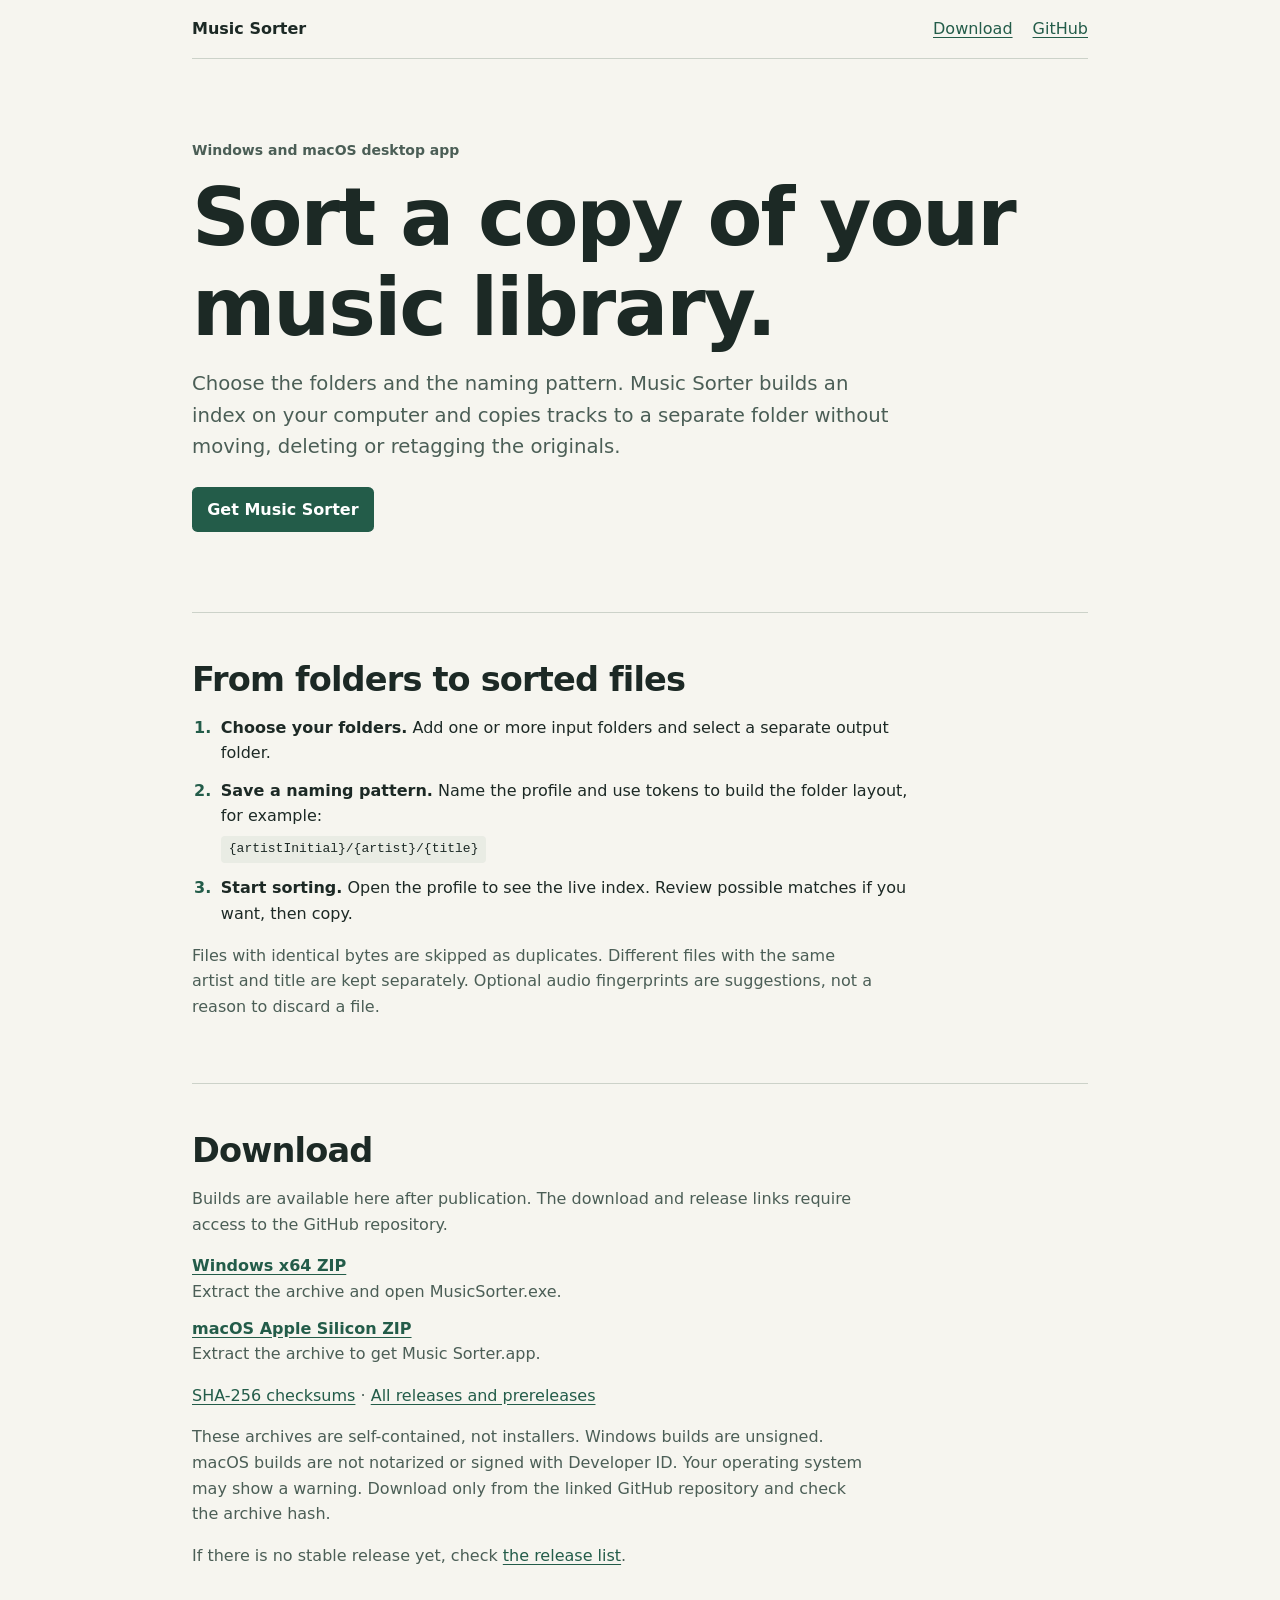
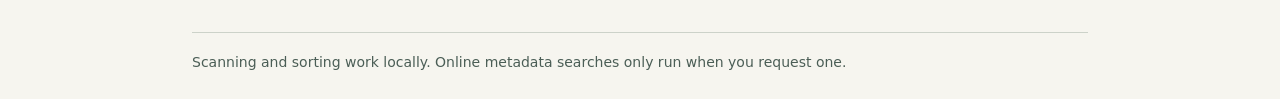
==== site/index.html @ 73ec7949 "Build Music Sorter with profile wizard and automated packaging" ====
<!doctype html>
<html lang="en">
<head>
  <meta charset="utf-8">
  <meta name="viewport" content="width=device-width, initial-scale=1">
  <meta name="description" content="Music Sorter organizes a new copy of your music library on Windows and macOS. It leaves originals untouched.">
  <title>Music Sorter</title>
  <link rel="stylesheet" href="./styles.css">
</head>
<body>
  <a class="skip" href="#main">Skip to content</a>
  <header class="frame top">
    <a class="wordmark" href="./">Music Sorter</a>
    <nav aria-label="Project">
      <a href="#download">Download</a>
      <a href="https://github.com/ralphschuler/music-sorter">GitHub</a>
    </nav>
  </header>
  <main id="main" class="frame">
    <section class="intro" aria-labelledby="headline">
      <p class="eyebrow">Windows and macOS desktop app</p>
      <h1 id="headline">Sort a copy of your music library.</h1>
      <p class="lead">Choose the folders and the naming pattern. Music Sorter builds an index on your computer and copies tracks to a separate folder without moving, deleting or retagging the originals.</p>
      <a class="button" href="#download">Get Music Sorter</a>
    </section>
    <section class="workflow" aria-labelledby="workflow">
      <h2 id="workflow">From folders to sorted files</h2>
      <ol>
        <li><strong>Choose your folders.</strong> Add one or more input folders and select a separate output folder.</li>
        <li><strong>Save a naming pattern.</strong> Name the profile and use tokens to build the folder layout, for example:
          <code class="pattern">{artistInitial}/{artist}/{title}</code>
        </li>
        <li><strong>Start sorting.</strong> Open the profile to see the live index. Review possible matches if you want, then copy.</li>
      </ol>
      <p>Files with identical bytes are skipped as duplicates. Different files with the same artist and title are kept separately. Optional audio fingerprints are suggestions, not a reason to discard a file.</p>
    </section>
    <section class="downloads" id="download" aria-labelledby="download-title">
      <h2 id="download-title">Download</h2>
      <p>Builds are available here after publication. The download and release links require access to the GitHub repository.</p>
      <ul class="platforms">
        <li><a href="https://github.com/ralphschuler/music-sorter/releases/latest/download/music-sorter-windows-x64.zip">Windows x64 ZIP</a>
          <span>Extract the archive and open MusicSorter.exe.</span></li>
        <li><a href="https://github.com/ralphschuler/music-sorter/releases/latest/download/music-sorter-macos-arm64.zip">macOS Apple Silicon ZIP</a>
          <span>Extract the archive to get Music Sorter.app.</span></li>
      </ul>
      <p><a href="https://github.com/ralphschuler/music-sorter/releases/latest/download/SHA256SUMS.txt">SHA-256 checksums</a>
        <span aria-hidden="true">·</span> <a href="https://github.com/ralphschuler/music-sorter/releases">All releases and prereleases</a></p>
      <p>These archives are self-contained, not installers. Windows builds are unsigned. macOS builds are not notarized or signed with Developer ID. Your operating system may show a warning. Download only from the linked GitHub repository and check the archive hash.</p>
      <p>If there is no stable release yet, check <a href="https://github.com/ralphschuler/music-sorter/releases">the release list</a>.</p>
    </section>
  </main>
  <footer class="frame bottom">Scanning and sorting work locally. Online metadata searches only run when you request one.</footer>
</body>
</html>
---- site/styles.css ----
:root {
  color-scheme: light dark;
  --bg: #f6f5ef;
  --ink: #1c2925;
  --muted: #4b5e56;
  --rule: #ccd2c9;
  --accent: #235c49;
  --on-accent: #fff;
  --panel: #e9ece4;
  font-family: system-ui, -apple-system, sans-serif;
  line-height: 1.6;
}
@media (prefers-color-scheme: dark) {
  :root {
    --bg: #151e1a;
    --ink: #edf5eb;
    --muted: #bbcdc2;
    --rule: #495b52;
    --accent: #a3dfc3;
    --on-accent: #172a22;
    --panel: #232f29;
  }
}
* { box-sizing: border-box; }
body { margin: 0; background: var(--bg); color: var(--ink); }
.frame { width: min(100% - 2.5rem, 56rem); margin-inline: auto; }
a { color: var(--accent); text-underline-offset: .2em; }
a:focus-visible { outline: 2px solid var(--accent); outline-offset: .3em; border-radius: .125rem; }
.skip { position: absolute; top: .5rem; left: .5rem; padding: .5rem .75rem; background: var(--bg); transform: translateY(-200%); }
.skip:focus { transform: none; }
.top { display: flex; flex-wrap: wrap; justify-content: space-between; align-items: center; gap: .5rem 1.25rem; padding-block: 1rem; border-bottom: 1px solid var(--rule); }
.wordmark { font-weight: 750; color: var(--ink); text-decoration: none; }
nav { display: flex; gap: 1.25rem; flex-wrap: wrap; }
section { padding-block: clamp(1.8rem, 6vw, 3rem); border-bottom: 1px solid var(--rule); }
.intro { padding-block: clamp(2rem, 9vw, 5rem); }
.eyebrow { margin: 0 0 .75rem; color: var(--muted); font-weight: 600; font-size: .875rem; }
h1, h2 { margin: 0 0 1rem; line-height: 1.12; letter-spacing: -.025em; }
h1 { font-size: clamp(2.45rem, 8vw, 5rem); max-width: 16ch; }
h2 { font-size: clamp(1.55rem, 4vw, 2.1rem); }
p { margin-block: 0 1rem; max-width: 67ch; color: var(--muted); }
.lead { font-size: clamp(1.05rem, 2.4vw, 1.23rem); max-width: 57ch; }
.button { display: inline-block; margin-top: .5rem; padding: .62rem .95rem; background: var(--accent); color: var(--on-accent); border-radius: .35rem; font-weight: 650; text-decoration: none; }
ol { padding-inline-start: 1.55rem; margin: 0 0 1rem; }
ol li { padding-inline-start: .25rem; margin-bottom: .75rem; max-width: 70ch; }
ol li::marker { color: var(--accent); font-weight: 700; }
.pattern { display: block; width: fit-content; max-width: 100%; margin-top: .45rem; padding: .2rem .5rem; overflow-wrap: anywhere; background: var(--panel); border-radius: .25rem; }
.platforms { list-style: none; padding: 0; margin: 0 0 1rem; display: grid; gap: .7rem; }
.platforms a { font-weight: 680; }
.platforms span { display: block; color: var(--muted); }
.bottom { color: var(--muted); padding-block: 1.1rem 1.6rem; font-size: .875rem; }
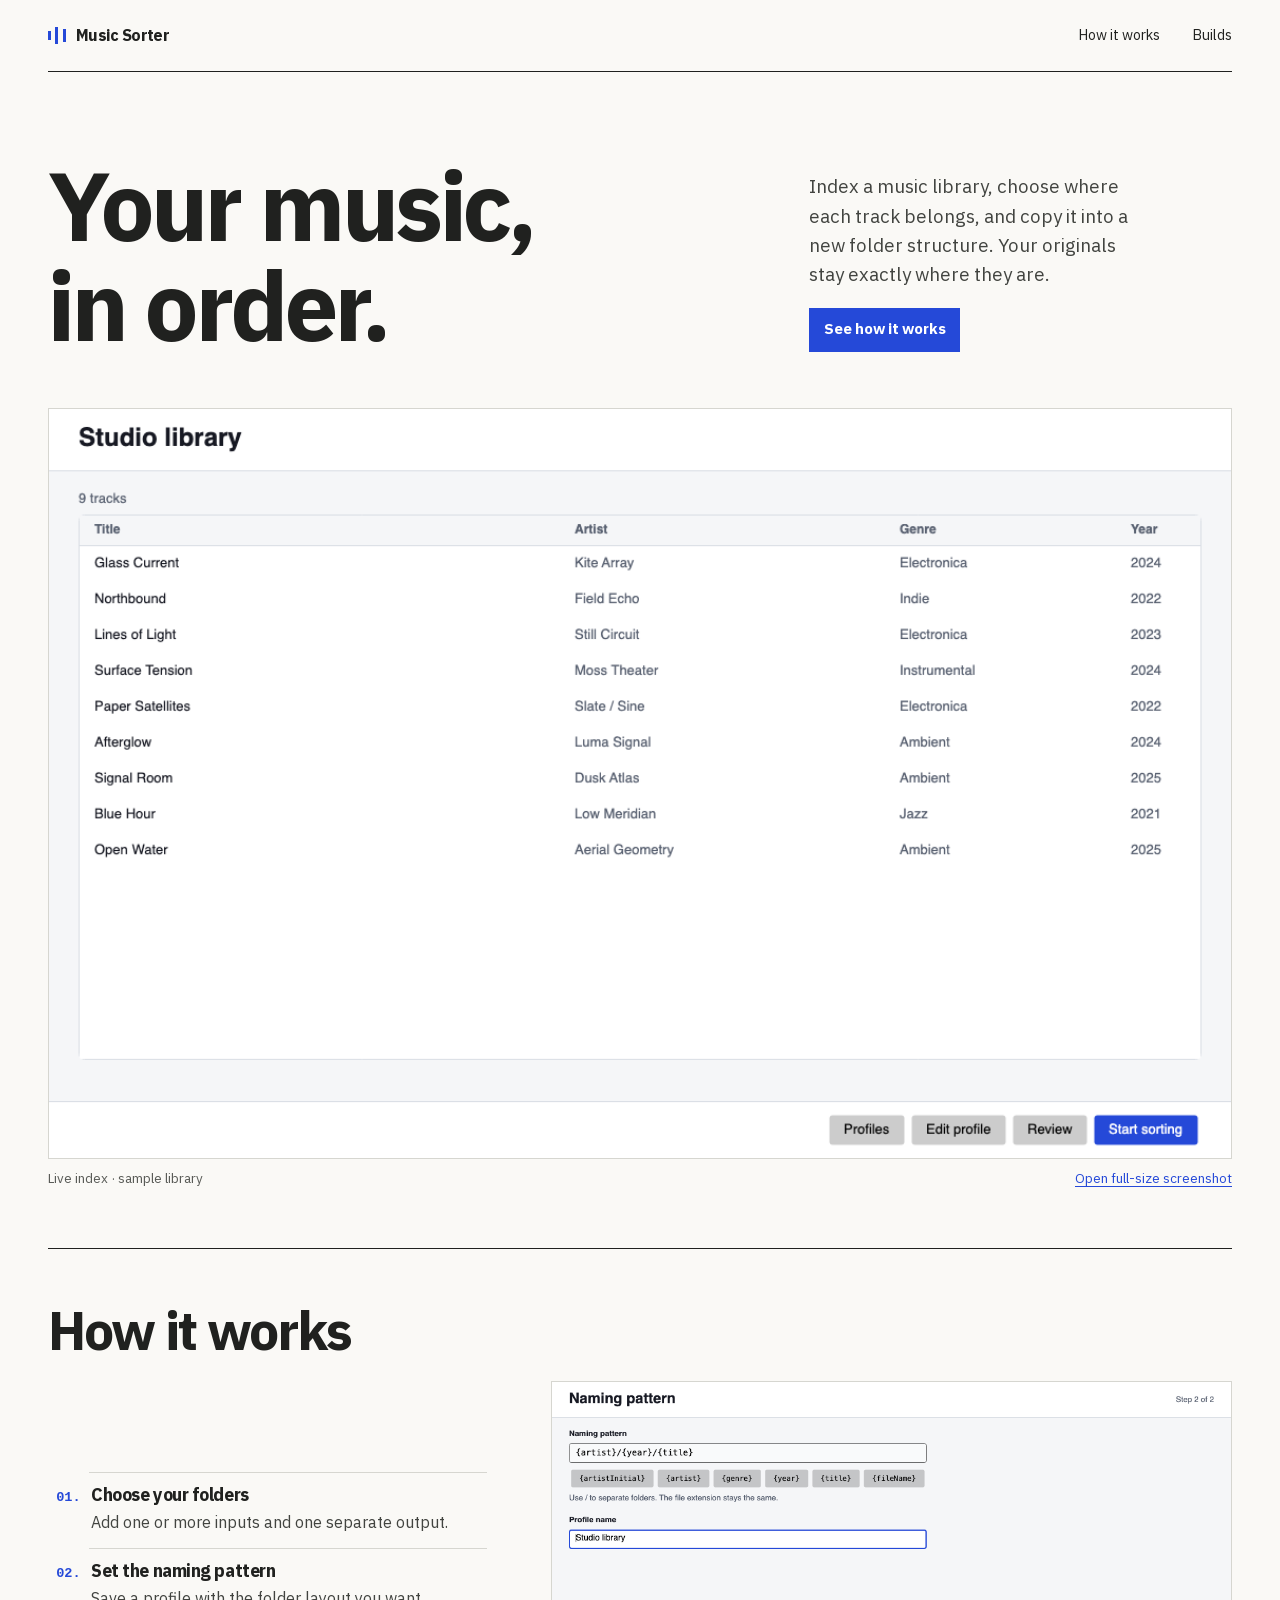
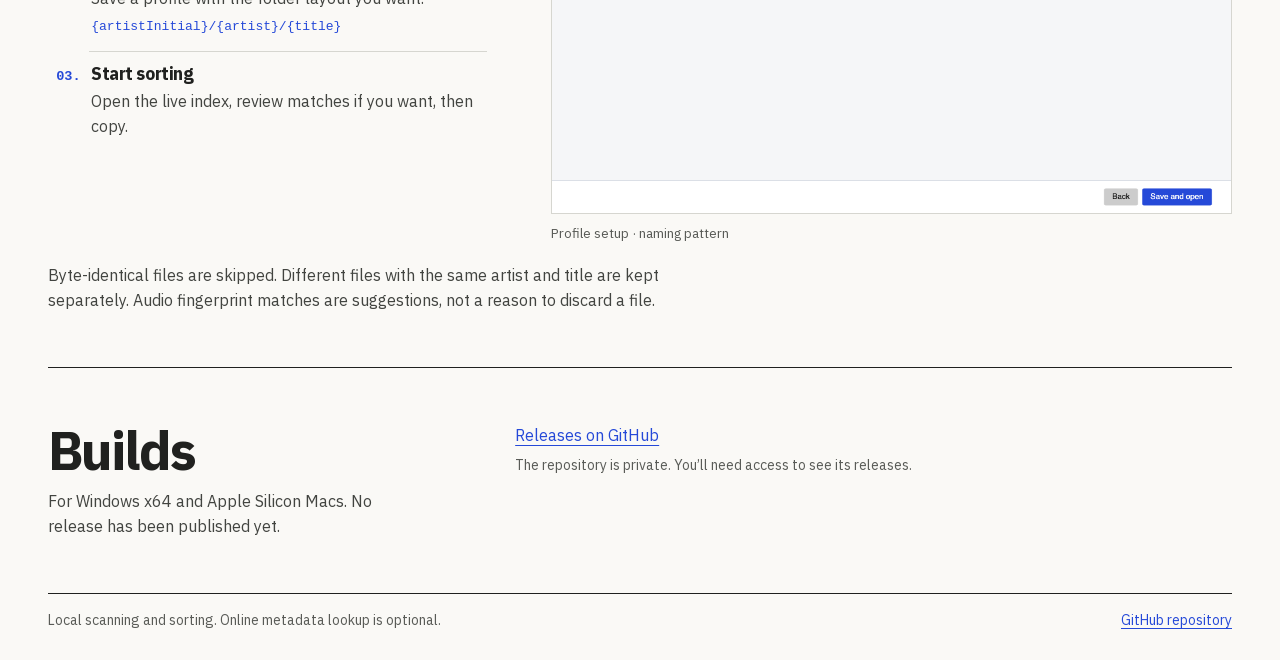
==== commit db6bf3e0: "Redesign Music Sorter and showcase the real desktop wizard" ====
--- a/site/index.html
+++ b/site/index.html
@@ -3,52 +3,82 @@
 <head>
   <meta charset="utf-8">
   <meta name="viewport" content="width=device-width, initial-scale=1">
-  <meta name="description" content="Music Sorter organizes a new copy of your music library on Windows and macOS. It leaves originals untouched.">
-  <title>Music Sorter</title>
+  <meta name="description" content="Music Sorter is a local Windows and macOS app for indexing music and copying it into a new folder structure. Your originals stay untouched.">
+  <title>Music Sorter · A local music organizer</title>
   <link rel="stylesheet" href="./styles.css">
 </head>
 <body>
   <a class="skip" href="#main">Skip to content</a>
-  <header class="frame top">
-    <a class="wordmark" href="./">Music Sorter</a>
-    <nav aria-label="Project">
-      <a href="#download">Download</a>
-      <a href="https://github.com/ralphschuler/music-sorter">GitHub</a>
+  <header class="shell masthead" id="top">
+    <a class="wordmark" href="./">
+      <span class="mark" aria-hidden="true"><i></i><i></i><i></i></span>
+      Music Sorter
+    </a>
+    <nav aria-label="Page">
+      <a href="#workflow">How it works</a>
+      <a href="#builds">Builds</a>
     </nav>
   </header>
-  <main id="main" class="frame">
-    <section class="intro" aria-labelledby="headline">
-      <p class="eyebrow">Windows and macOS desktop app</p>
-      <h1 id="headline">Sort a copy of your music library.</h1>
-      <p class="lead">Choose the folders and the naming pattern. Music Sorter builds an index on your computer and copies tracks to a separate folder without moving, deleting or retagging the originals.</p>
-      <a class="button" href="#download">Get Music Sorter</a>
+
+  <main class="shell" id="main">
+    <section class="hero" aria-labelledby="headline">
+      <div class="hero-copy">
+        <h1 id="headline">Your music,<br>in order.</h1>
+        <div class="hero-aside">
+          <p>Index a music library, choose where each track belongs, and copy it into a new folder structure. Your originals stay exactly where they are.</p>
+          <a class="primary" href="#workflow">See how it works</a>
+        </div>
+      </div>
+      <figure class="index-view">
+        <img src="./images/music-sorter-index.png" width="1120" height="710" alt="The Music Sorter desktop live index, showing an open sample profile and its indexed tracks." fetchpriority="high" decoding="async">
+        <figcaption class="caption">
+          <span>Live index · sample library</span>
+          <a href="./images/music-sorter-index.png">Open full-size screenshot</a>
+        </figcaption>
+      </figure>
     </section>
-    <section class="workflow" aria-labelledby="workflow">
-      <h2 id="workflow">From folders to sorted files</h2>
-      <ol>
-        <li><strong>Choose your folders.</strong> Add one or more input folders and select a separate output folder.</li>
-        <li><strong>Save a naming pattern.</strong> Name the profile and use tokens to build the folder layout, for example:
-          <code class="pattern">{artistInitial}/{artist}/{title}</code>
-        </li>
-        <li><strong>Start sorting.</strong> Open the profile to see the live index. Review possible matches if you want, then copy.</li>
-      </ol>
-      <p>Files with identical bytes are skipped as duplicates. Different files with the same artist and title are kept separately. Optional audio fingerprints are suggestions, not a reason to discard a file.</p>
+
+    <section class="section" id="workflow" aria-labelledby="workflow-title">
+      <h2 id="workflow-title">How it works</h2>
+      <div class="workflow">
+        <ol class="steps">
+          <li>
+            <h3>Choose your folders</h3>
+            <p>Add one or more inputs and one separate output.</p>
+          </li>
+          <li>
+            <h3>Set the naming pattern</h3>
+            <p>Save a profile with the folder layout you want.</p>
+            <code>{artistInitial}/{artist}/{title}</code>
+          </li>
+          <li>
+            <h3>Start sorting</h3>
+            <p>Open the live index, review matches if you want, then copy.</p>
+          </li>
+        </ol>
+        <figure class="setup-view">
+          <img src="./images/music-sorter-setup.png" width="1120" height="710" alt="The Music Sorter desktop setup wizard, showing the naming pattern and its available tokens." loading="lazy" decoding="async">
+          <figcaption class="caption">Profile setup · naming pattern</figcaption>
+        </figure>
+      </div>
+      <p class="principle">Byte-identical files are skipped. Different files with the same artist and title are kept separately. Audio fingerprint matches are suggestions, not a reason to discard a file.</p>
     </section>
-    <section class="downloads" id="download" aria-labelledby="download-title">
-      <h2 id="download-title">Download</h2>
-      <p>Builds are available here after publication. The download and release links require access to the GitHub repository.</p>
-      <ul class="platforms">
-        <li><a href="https://github.com/ralphschuler/music-sorter/releases/latest/download/music-sorter-windows-x64.zip">Windows x64 ZIP</a>
-          <span>Extract the archive and open MusicSorter.exe.</span></li>
-        <li><a href="https://github.com/ralphschuler/music-sorter/releases/latest/download/music-sorter-macos-arm64.zip">macOS Apple Silicon ZIP</a>
-          <span>Extract the archive to get Music Sorter.app.</span></li>
-      </ul>
-      <p><a href="https://github.com/ralphschuler/music-sorter/releases/latest/download/SHA256SUMS.txt">SHA-256 checksums</a>
-        <span aria-hidden="true">·</span> <a href="https://github.com/ralphschuler/music-sorter/releases">All releases and prereleases</a></p>
-      <p>These archives are self-contained, not installers. Windows builds are unsigned. macOS builds are not notarized or signed with Developer ID. Your operating system may show a warning. Download only from the linked GitHub repository and check the archive hash.</p>
-      <p>If there is no stable release yet, check <a href="https://github.com/ralphschuler/music-sorter/releases">the release list</a>.</p>
+
+    <section class="section download" id="builds" aria-labelledby="builds-title">
+      <div>
+        <h2 id="builds-title">Builds</h2>
+        <p>For Windows x64 and Apple Silicon Macs. No release has been published yet.</p>
+      </div>
+      <div>
+        <a href="https://github.com/ralphschuler/music-sorter/releases">Releases on GitHub</a>
+        <p class="trust-note">The repository is private. You’ll need access to see its releases.</p>
+      </div>
     </section>
   </main>
-  <footer class="frame bottom">Scanning and sorting work locally. Online metadata searches only run when you request one.</footer>
+
+  <footer class="shell footer">
+    <p>Local scanning and sorting. Online metadata lookup is optional.</p>
+    <a href="https://github.com/ralphschuler/music-sorter">GitHub repository</a>
+  </footer>
 </body>
 </html>
--- a/site/styles.css
+++ b/site/styles.css
@@ -1,50 +1,83 @@
+@font-face {
+  font-family: "IBM Plex Sans";
+  src: url("./fonts/ibm-plex-sans.woff2") format("woff2");
+  font-style: normal;
+  font-weight: 100 700;
+  font-display: swap;
+}
+
 :root {
-  color-scheme: light dark;
-  --bg: #f6f5ef;
-  --ink: #1c2925;
-  --muted: #4b5e56;
-  --rule: #ccd2c9;
-  --accent: #235c49;
-  --on-accent: #fff;
-  --panel: #e9ece4;
-  font-family: system-ui, -apple-system, sans-serif;
-  line-height: 1.6;
+  color-scheme: light;
+  --paper: #faf9f6;
+  --ink: #20211f;
+  --text: #424440;
+  --muted: #595b57;
+  --rule: #d6d6d0;
+  --accent: #2549d8;
+  --mono: ui-monospace, Menlo, Consolas, monospace;
+  font-family: "IBM Plex Sans", system-ui, -apple-system, "Segoe UI", sans-serif;
+  line-height: 1.55;
 }
-@media (prefers-color-scheme: dark) {
-  :root {
-    --bg: #151e1a;
-    --ink: #edf5eb;
-    --muted: #bbcdc2;
-    --rule: #495b52;
-    --accent: #a3dfc3;
-    --on-accent: #172a22;
-    --panel: #232f29;
-  }
+
+* { box-sizing: border-box; }
+body { margin: 0; background: var(--paper); color: var(--ink); }
+.shell { width: min(74rem, 100% - 3rem); margin-inline: auto; }
+p, figure, h1, h2, h3 { margin: 0; }
+a { color: var(--accent); text-underline-offset: .22em; }
+a:focus-visible { outline: 2px solid var(--accent); outline-offset: .32rem; }
+.skip { position: absolute; z-index: 1; top: .75rem; left: .75rem; padding: .5rem; background: var(--paper); transform: translateY(-200%); }
+.skip:focus { transform: none; }
+
+.masthead {
+  display: flex; align-items: center; justify-content: space-between; flex-wrap: wrap;
+  gap: .35rem 1.25rem; min-height: 4.5rem;
+  border-bottom: 1px solid var(--ink);
 }
-* { box-sizing: border-box; }
-body { margin: 0; background: var(--bg); color: var(--ink); }
-.frame { width: min(100% - 2.5rem, 56rem); margin-inline: auto; }
-a { color: var(--accent); text-underline-offset: .2em; }
-a:focus-visible { outline: 2px solid var(--accent); outline-offset: .3em; border-radius: .125rem; }
-.skip { position: absolute; top: .5rem; left: .5rem; padding: .5rem .75rem; background: var(--bg); transform: translateY(-200%); }
-.skip:focus { transform: none; }
-.top { display: flex; flex-wrap: wrap; justify-content: space-between; align-items: center; gap: .5rem 1.25rem; padding-block: 1rem; border-bottom: 1px solid var(--rule); }
-.wordmark { font-weight: 750; color: var(--ink); text-decoration: none; }
-nav { display: flex; gap: 1.25rem; flex-wrap: wrap; }
-section { padding-block: clamp(1.8rem, 6vw, 3rem); border-bottom: 1px solid var(--rule); }
-.intro { padding-block: clamp(2rem, 9vw, 5rem); }
-.eyebrow { margin: 0 0 .75rem; color: var(--muted); font-weight: 600; font-size: .875rem; }
-h1, h2 { margin: 0 0 1rem; line-height: 1.12; letter-spacing: -.025em; }
-h1 { font-size: clamp(2.45rem, 8vw, 5rem); max-width: 16ch; }
-h2 { font-size: clamp(1.55rem, 4vw, 2.1rem); }
-p { margin-block: 0 1rem; max-width: 67ch; color: var(--muted); }
-.lead { font-size: clamp(1.05rem, 2.4vw, 1.23rem); max-width: 57ch; }
-.button { display: inline-block; margin-top: .5rem; padding: .62rem .95rem; background: var(--accent); color: var(--on-accent); border-radius: .35rem; font-weight: 650; text-decoration: none; }
-ol { padding-inline-start: 1.55rem; margin: 0 0 1rem; }
-ol li { padding-inline-start: .25rem; margin-bottom: .75rem; max-width: 70ch; }
-ol li::marker { color: var(--accent); font-weight: 700; }
-.pattern { display: block; width: fit-content; max-width: 100%; margin-top: .45rem; padding: .2rem .5rem; overflow-wrap: anywhere; background: var(--panel); border-radius: .25rem; }
-.platforms { list-style: none; padding: 0; margin: 0 0 1rem; display: grid; gap: .7rem; }
-.platforms a { font-weight: 680; }
-.platforms span { display: block; color: var(--muted); }
-.bottom { color: var(--muted); padding-block: 1.1rem 1.6rem; font-size: .875rem; }
+.wordmark, nav a { color: var(--ink); text-decoration: none; }
+.wordmark { display: inline-flex; align-items: center; gap: .65rem; font-weight: 700; letter-spacing: -.035em; }
+.mark { width: 1.1rem; height: 1.05rem; display: inline-flex; justify-content: space-between; align-items: center; }
+.mark i { display: block; width: .18rem; height: 58%; background: var(--accent); }
+.mark i:nth-child(2) { height: 100%; }
+.mark i:nth-child(3) { height: 73%; }
+nav { display: flex; align-items: center; flex-wrap: wrap; gap: .3rem clamp(1rem, 3vw, 2rem); font-size: .9rem; }
+nav a, .wordmark { padding-block: .45rem; }
+nav a:hover, .wordmark:hover { color: var(--accent); text-decoration: underline; }
+
+.hero { padding-block: clamp(2.1rem, 6.6vw, 5.25rem) clamp(2rem, 5vw, 3.75rem); }
+.hero-copy { display: grid; grid-template-columns: minmax(0, 1.65fr) minmax(0, 1fr); gap: .6rem clamp(1rem, 5vw, 5rem); align-items: end; margin-bottom: clamp(1.65rem, 4.5vw, 3.25rem); }
+.caption { font-size: .84rem; line-height: 1.5; color: var(--muted); }
+h1, h2, h3 { line-height: 1.04; }
+h1 { font-size: clamp(3rem, 9.1vw, 6rem); font-weight: 700; letter-spacing: -.037em; }
+.hero-aside { padding-bottom: .25rem; }
+.hero-aside p { max-width: 31ch; color: var(--text); font-size: clamp(1rem, 2vw, 1.18rem); }
+.primary { display: inline-flex; align-items: center; gap: 1.25rem; margin-top: 1.15rem; min-height: 2.75rem; padding: .55rem .9rem; background: var(--accent); color: #fff; font-weight: 700; text-decoration: none; font-size: .925rem; }
+.primary:hover { text-decoration: underline; }
+figure img { display: block; width: 100%; height: auto; border: 1px solid var(--rule); }
+figcaption { margin-top: .55rem; }
+.index-view figcaption { display: flex; justify-content: space-between; flex-wrap: wrap; gap: .3rem 1rem; }
+
+.section { border-top: 1px solid var(--ink); padding-block: clamp(1.85rem, 5vw, 3.4rem); }
+h2 { font-size: clamp(1.95rem, 4.2vw, 3.35rem); letter-spacing: -.038em; font-weight: 700; }
+.workflow { margin-top: 1.4rem; display: grid; grid-template-columns: minmax(0, 1fr) minmax(0, 1.55fr); gap: clamp(1rem, 5vw, 4rem); align-items: center; }
+.steps { margin: 0; list-style-position: outside; list-style-type: decimal-leading-zero; padding-inline-start: 2.55rem; }
+.steps li { padding: .8rem 0 .85rem .15rem; border-top: 1px solid var(--rule); }
+.steps li::marker { color: var(--accent); font: 700 .85rem/1 var(--mono); }
+.steps h3 { font-size: 1.12rem; font-weight: 700; letter-spacing: -.025em; }
+.steps p { color: var(--text); margin-top: .35rem; }
+.steps code { display: inline-block; color: var(--accent); max-width: 100%; overflow-wrap: anywhere; margin-top: .45rem; font: .815rem/1.45 var(--mono); }
+.principle { max-width: 65ch; margin-top: 1.3rem; color: var(--text); }
+
+.download { display: grid; grid-template-columns: minmax(0, .72fr) minmax(0, 1.28fr); gap: clamp(1rem, 5vw, 5rem); }
+.download h2 + p { color: var(--text); max-width: 37ch; margin-top: .65rem; }
+.trust-note { margin-top: .45rem; color: var(--muted); font-size: .875rem; max-width: 63ch; }
+.footer { display: flex; flex-wrap: wrap; justify-content: space-between; gap: .6rem 1rem; border-top: 1px solid var(--ink); padding-block: 1rem 1.75rem; font-size: .875rem; color: var(--muted); }
+
+@media (max-width: 42rem) {
+  .shell { width: calc(100% - 2rem); }
+  .masthead { min-height: 3.85rem; }
+  .hero-copy, .workflow, .download { grid-template-columns: minmax(0, 1fr); }
+  .hero-copy { gap: .65rem; }
+  .hero-aside p { max-width: 44ch; }
+  .primary { margin-top: .85rem; }
+  .workflow { margin-top: 1rem; }
+}
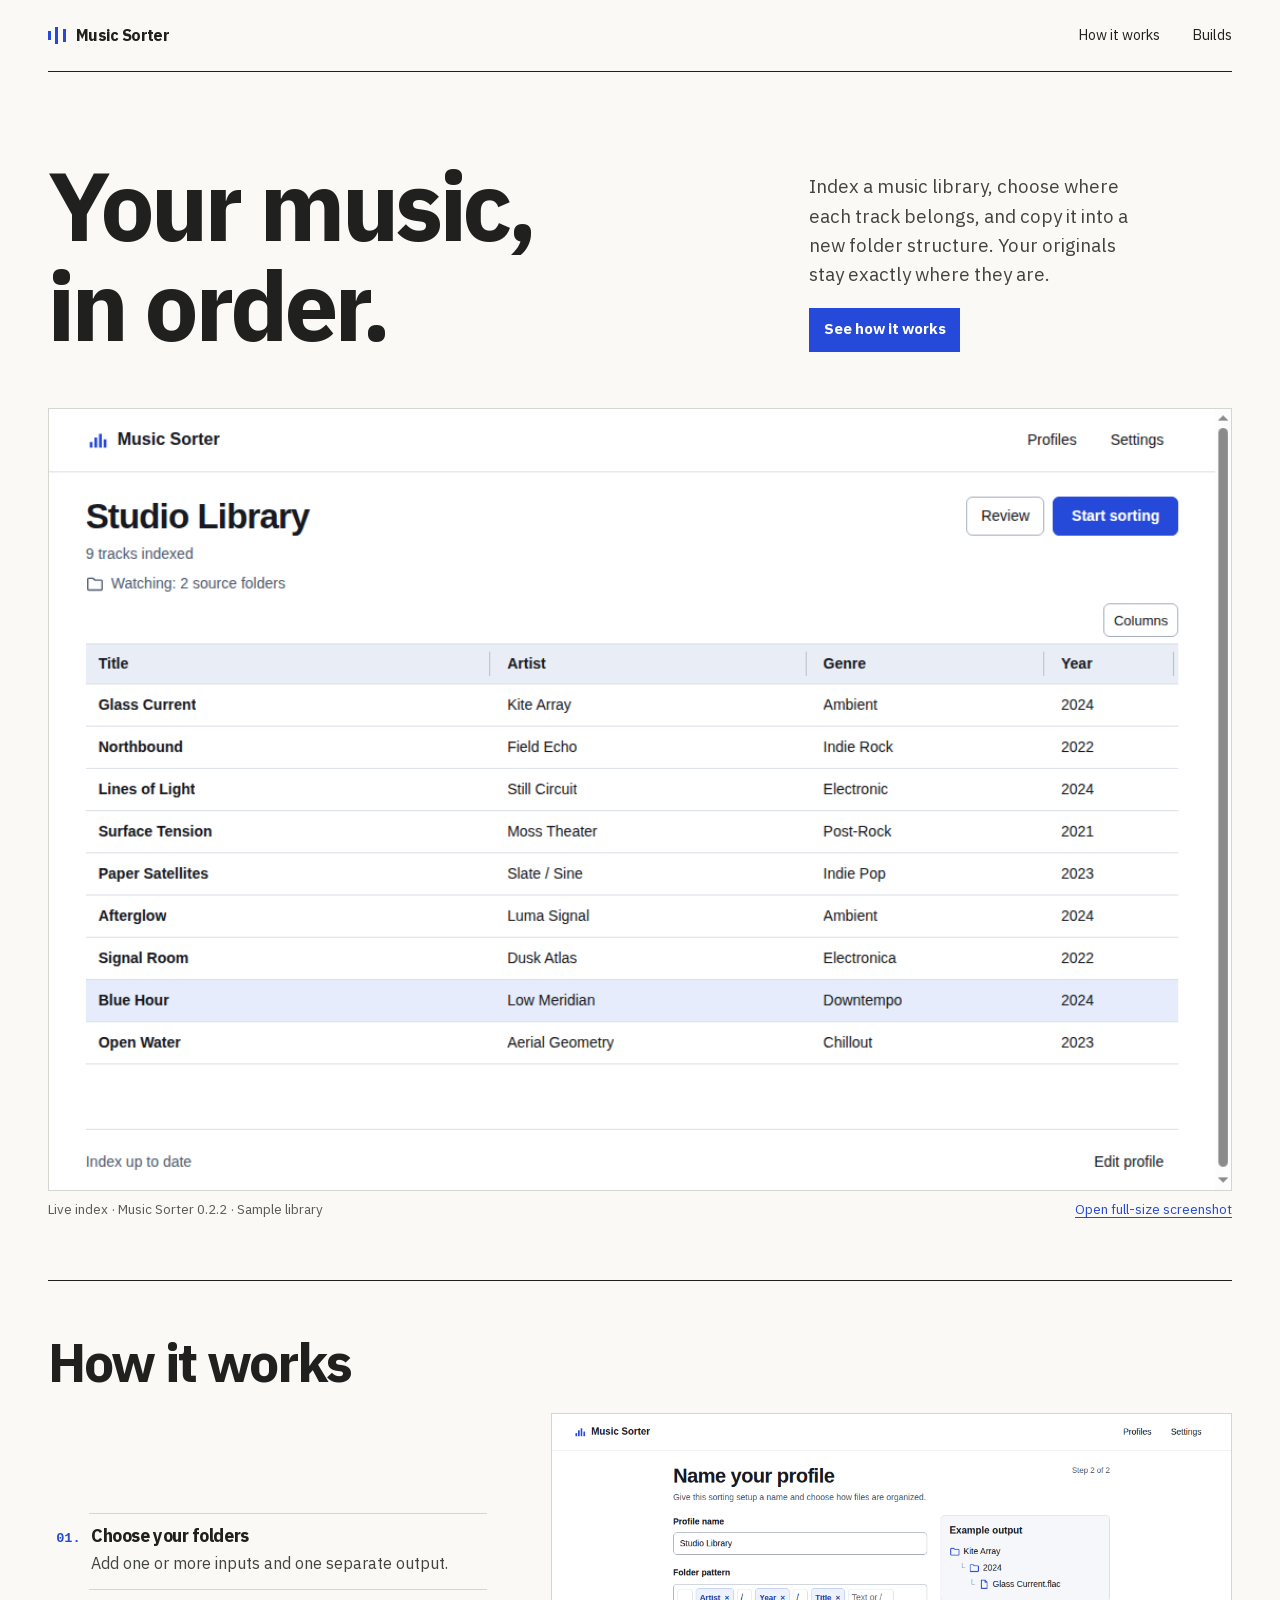
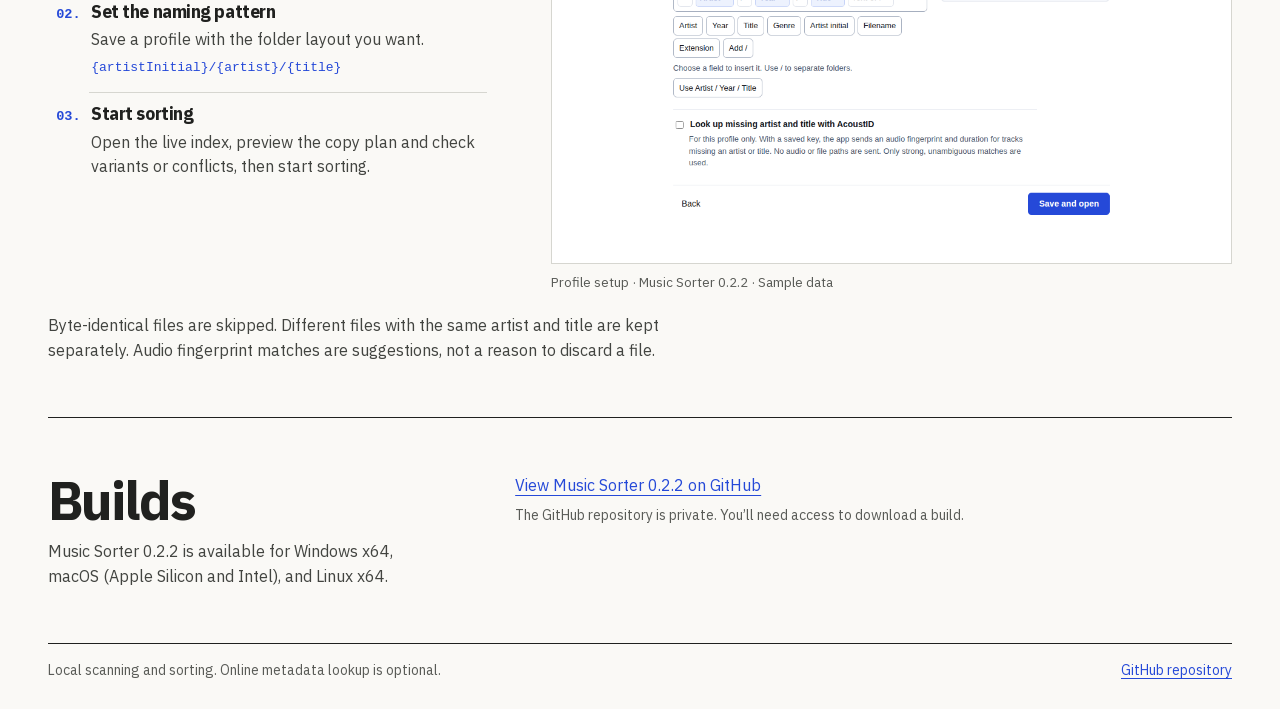
==== commit eba90f2f: "Show the released Tauri UI on the Music Sorter website" ====
--- a/site/index.html
+++ b/site/index.html
@@ -3,7 +3,7 @@
 <head>
   <meta charset="utf-8">
   <meta name="viewport" content="width=device-width, initial-scale=1">
-  <meta name="description" content="Music Sorter is a local Windows and macOS app for indexing music and copying it into a new folder structure. Your originals stay untouched.">
+  <meta name="description" content="Music Sorter is a local Windows, macOS and Linux app for indexing music and copying it into a new folder structure. Your originals stay untouched.">
   <title>Music Sorter · A local music organizer</title>
   <link rel="stylesheet" href="./styles.css">
 </head>
@@ -30,10 +30,10 @@
         </div>
       </div>
       <figure class="index-view">
-        <img src="./images/music-sorter-index.png" width="1120" height="710" alt="The Music Sorter desktop live index, showing an open sample profile and its indexed tracks." fetchpriority="high" decoding="async">
+        <img src="./images/music-sorter-tauri-index.png" width="1120" height="740" alt="The Music Sorter 0.2.2 live index, showing a sample profile and its indexed tracks." fetchpriority="high" decoding="async">
         <figcaption class="caption">
-          <span>Live index · sample library</span>
-          <a href="./images/music-sorter-index.png">Open full-size screenshot</a>
+          <span>Live index · Music Sorter 0.2.2 · Sample library</span>
+          <a href="./images/music-sorter-tauri-index.png">Open full-size screenshot</a>
         </figcaption>
       </figure>
     </section>
@@ -53,12 +53,12 @@
           </li>
           <li>
             <h3>Start sorting</h3>
-            <p>Open the live index, review matches if you want, then copy.</p>
+            <p>Open the live index, preview the copy plan and check variants or conflicts, then start sorting.</p>
           </li>
         </ol>
         <figure class="setup-view">
-          <img src="./images/music-sorter-setup.png" width="1120" height="710" alt="The Music Sorter desktop setup wizard, showing the naming pattern and its available tokens." loading="lazy" decoding="async">
-          <figcaption class="caption">Profile setup · naming pattern</figcaption>
+          <img src="./images/music-sorter-tauri-setup.png" width="1120" height="740" alt="The Music Sorter 0.2.2 profile wizard, showing the naming-pattern chips and a folder preview." loading="lazy" decoding="async">
+          <figcaption class="caption">Profile setup · Music Sorter 0.2.2 · Sample data</figcaption>
         </figure>
       </div>
       <p class="principle">Byte-identical files are skipped. Different files with the same artist and title are kept separately. Audio fingerprint matches are suggestions, not a reason to discard a file.</p>
@@ -67,11 +67,11 @@
     <section class="section download" id="builds" aria-labelledby="builds-title">
       <div>
         <h2 id="builds-title">Builds</h2>
-        <p>For Windows x64 and Apple Silicon Macs. No release has been published yet.</p>
+        <p>Music Sorter 0.2.2 is available for Windows x64, macOS (Apple Silicon and Intel), and Linux x64.</p>
       </div>
       <div>
-        <a href="https://github.com/ralphschuler/music-sorter/releases">Releases on GitHub</a>
-        <p class="trust-note">The repository is private. You’ll need access to see its releases.</p>
+        <a href="https://github.com/ralphschuler/music-sorter/releases/tag/tauri-v0.2.2">View Music Sorter 0.2.2 on GitHub</a>
+        <p class="trust-note">The GitHub repository is private. You’ll need access to download a build.</p>
       </div>
     </section>
   </main>
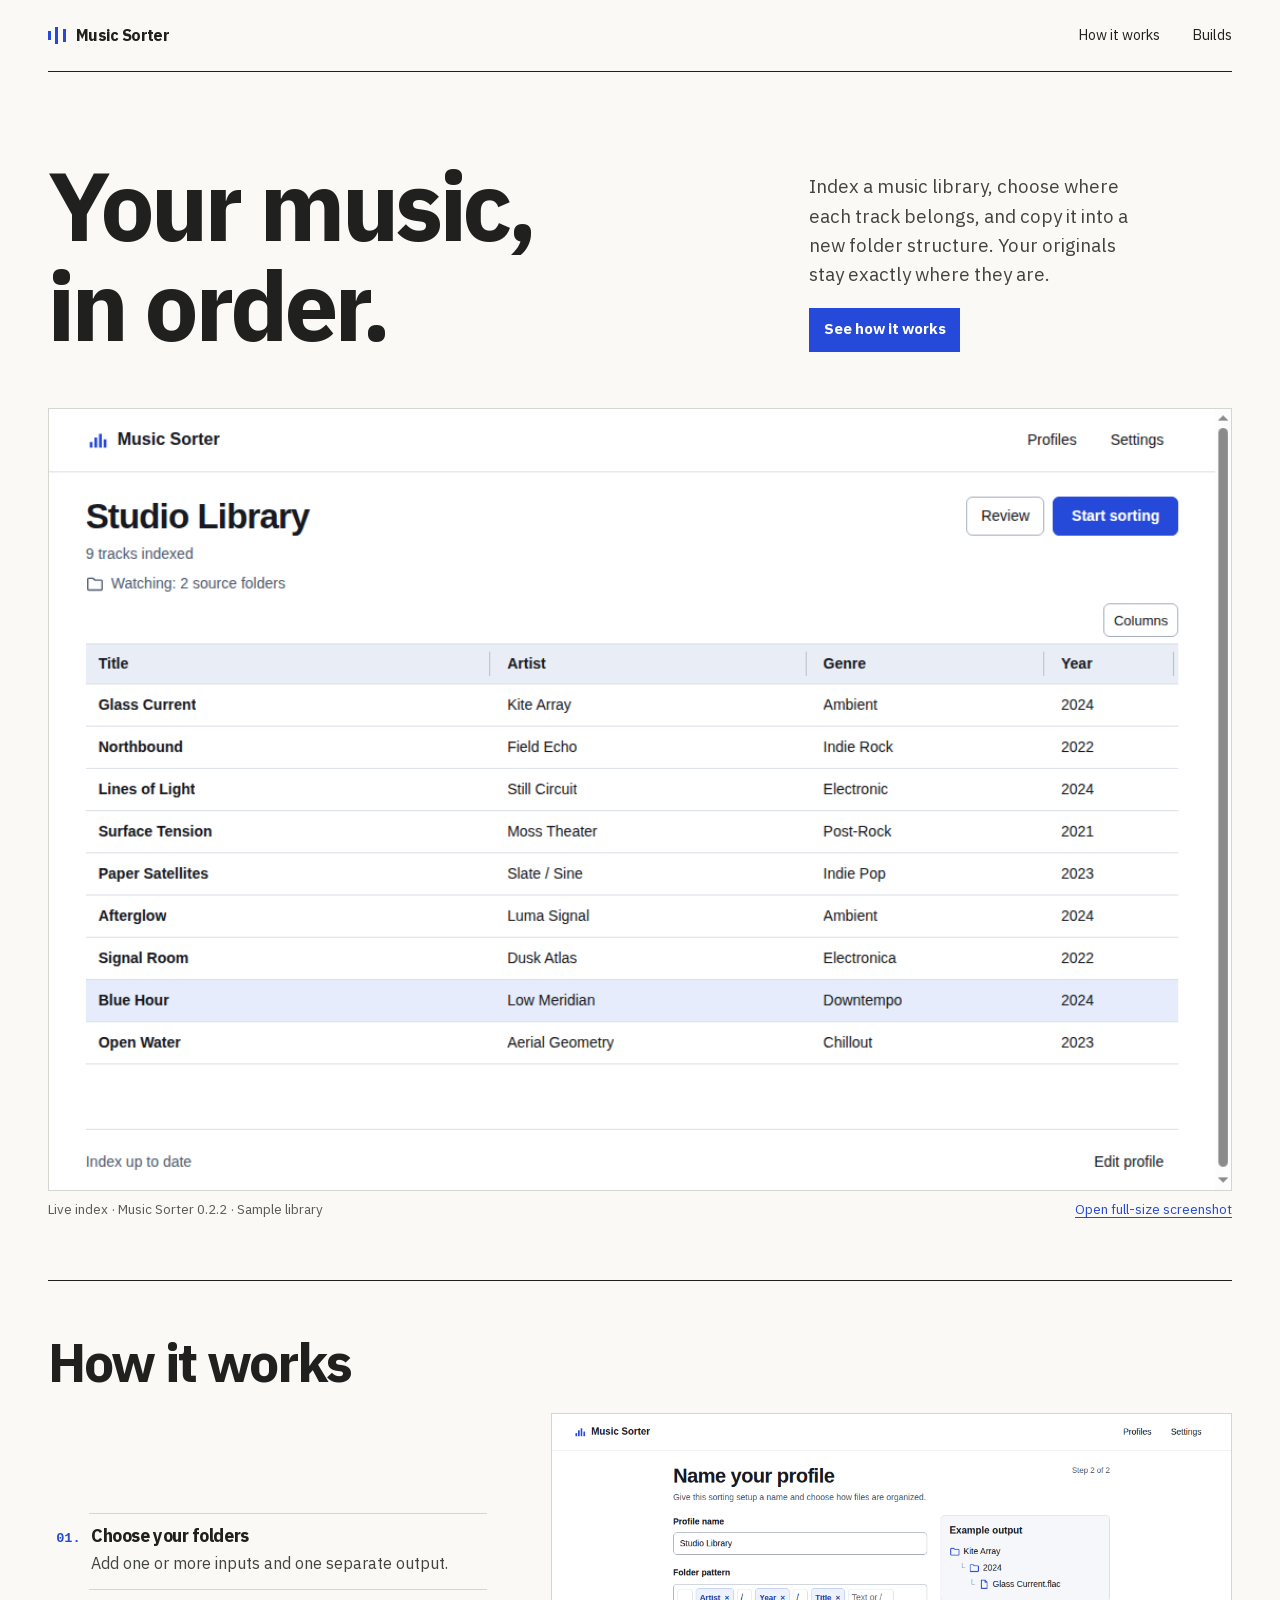
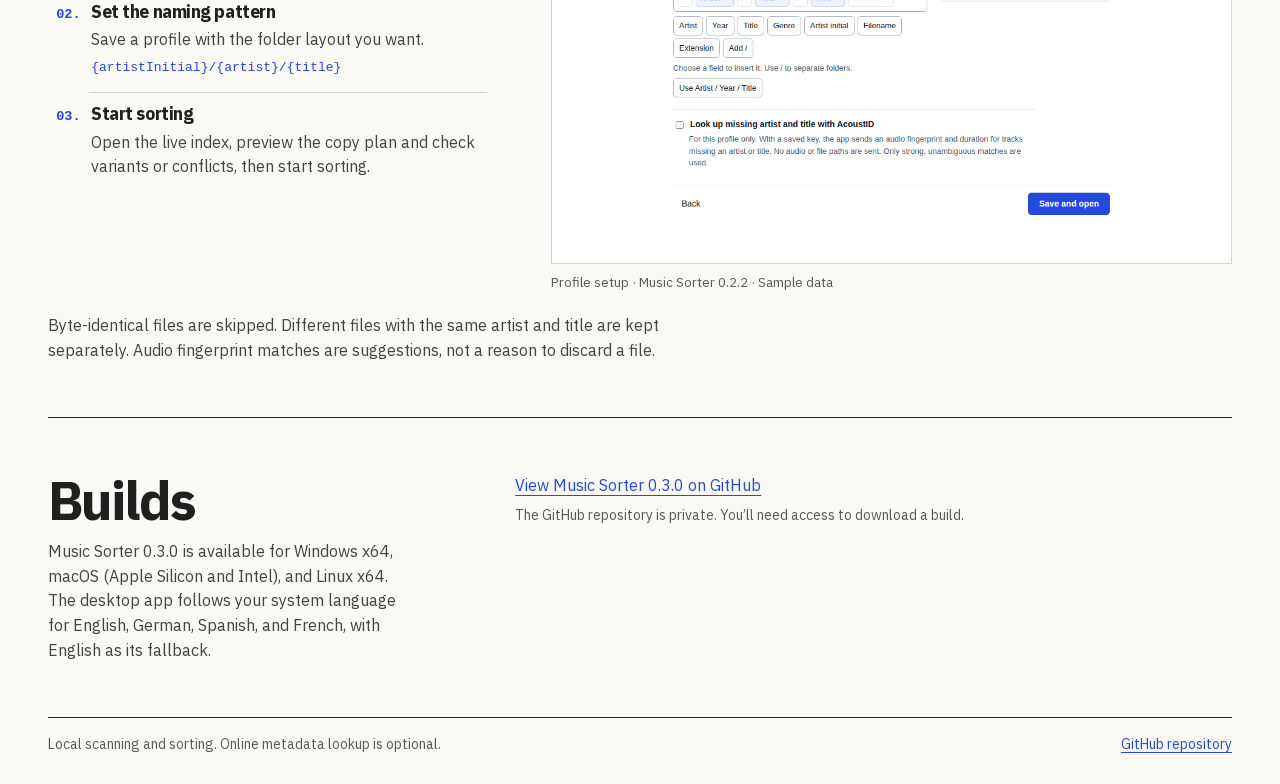
==== commit b37e0169: "Update site for Music Sorter 0.3.0" ====
--- a/site/index.html
+++ b/site/index.html
@@ -67,10 +67,10 @@
     <section class="section download" id="builds" aria-labelledby="builds-title">
       <div>
         <h2 id="builds-title">Builds</h2>
-        <p>Music Sorter 0.2.2 is available for Windows x64, macOS (Apple Silicon and Intel), and Linux x64.</p>
+        <p>Music Sorter 0.3.0 is available for Windows x64, macOS (Apple Silicon and Intel), and Linux x64. The desktop app follows your system language for English, German, Spanish, and French, with English as its fallback.</p>
       </div>
       <div>
-        <a href="https://github.com/ralphschuler/music-sorter/releases/tag/tauri-v0.2.2">View Music Sorter 0.2.2 on GitHub</a>
+        <a href="https://github.com/ralphschuler/music-sorter/releases/tag/tauri-v0.3.0">View Music Sorter 0.3.0 on GitHub</a>
         <p class="trust-note">The GitHub repository is private. You’ll need access to download a build.</p>
       </div>
     </section>
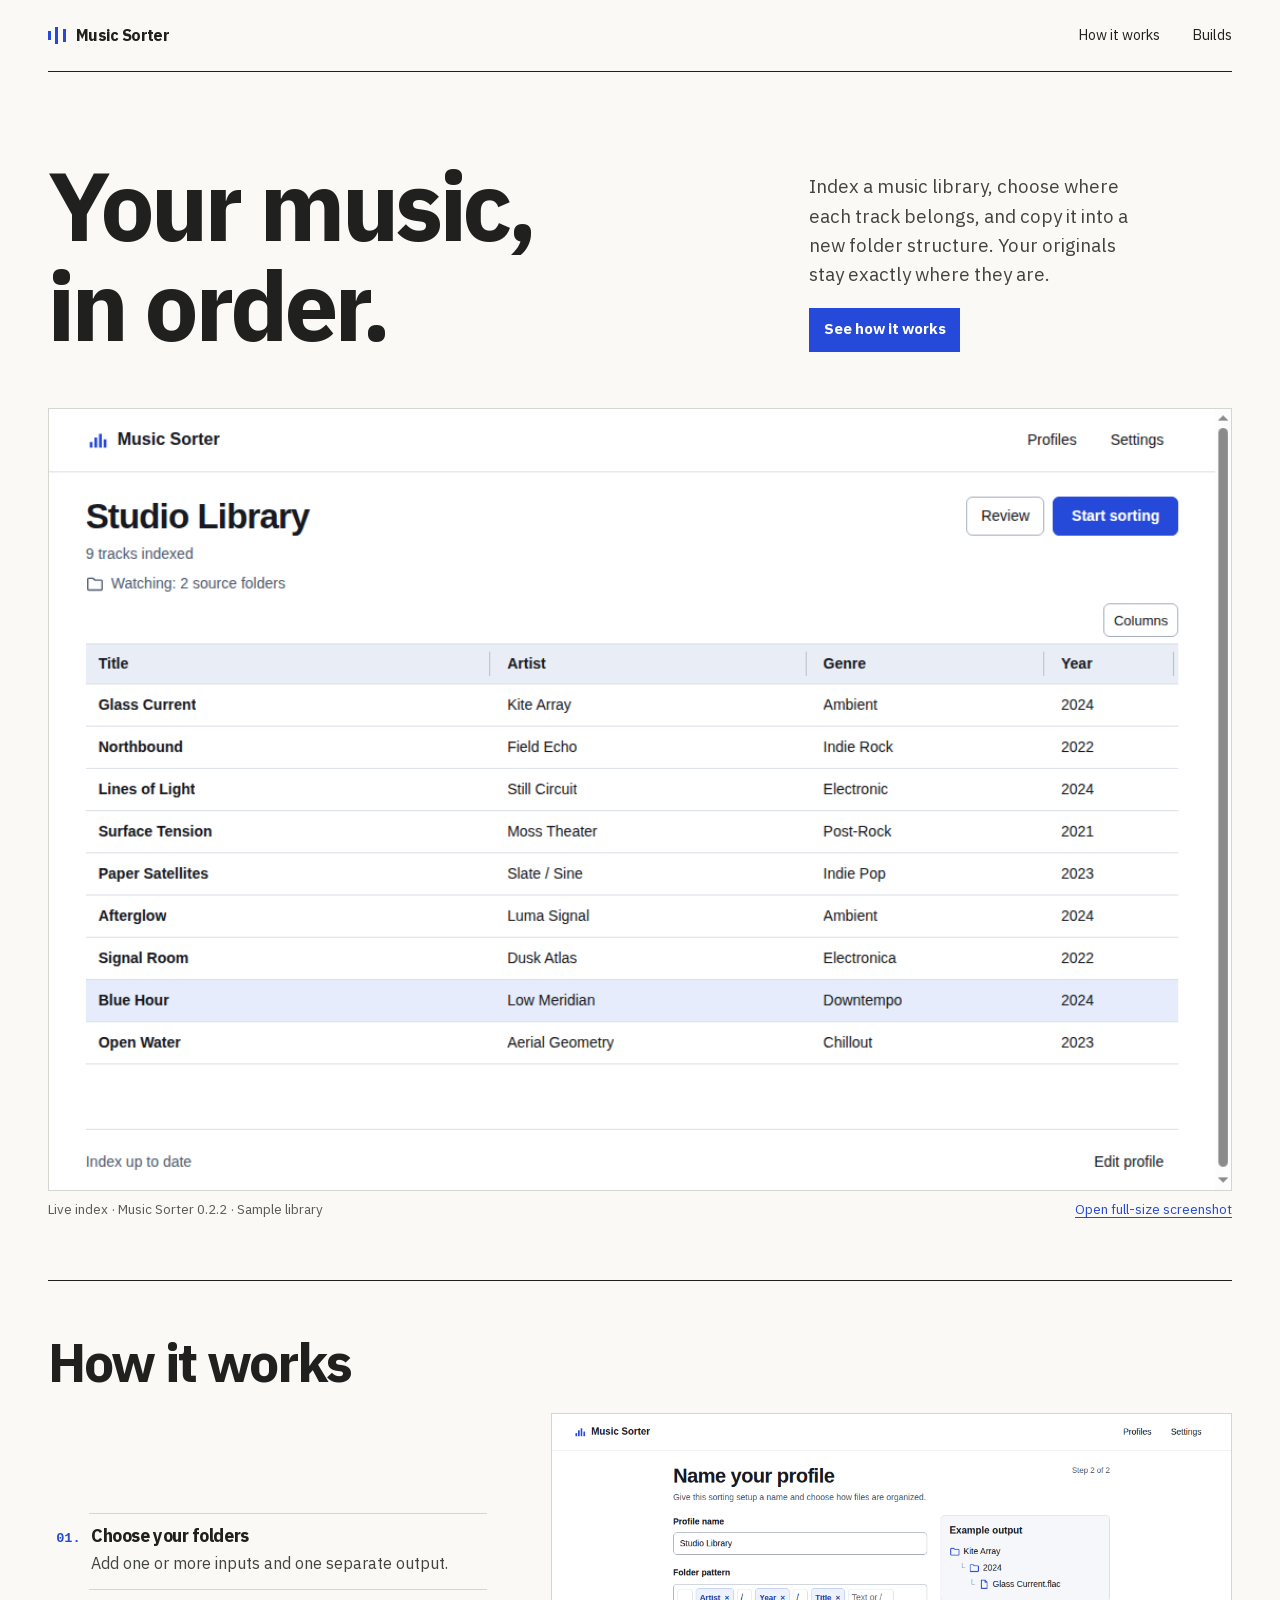
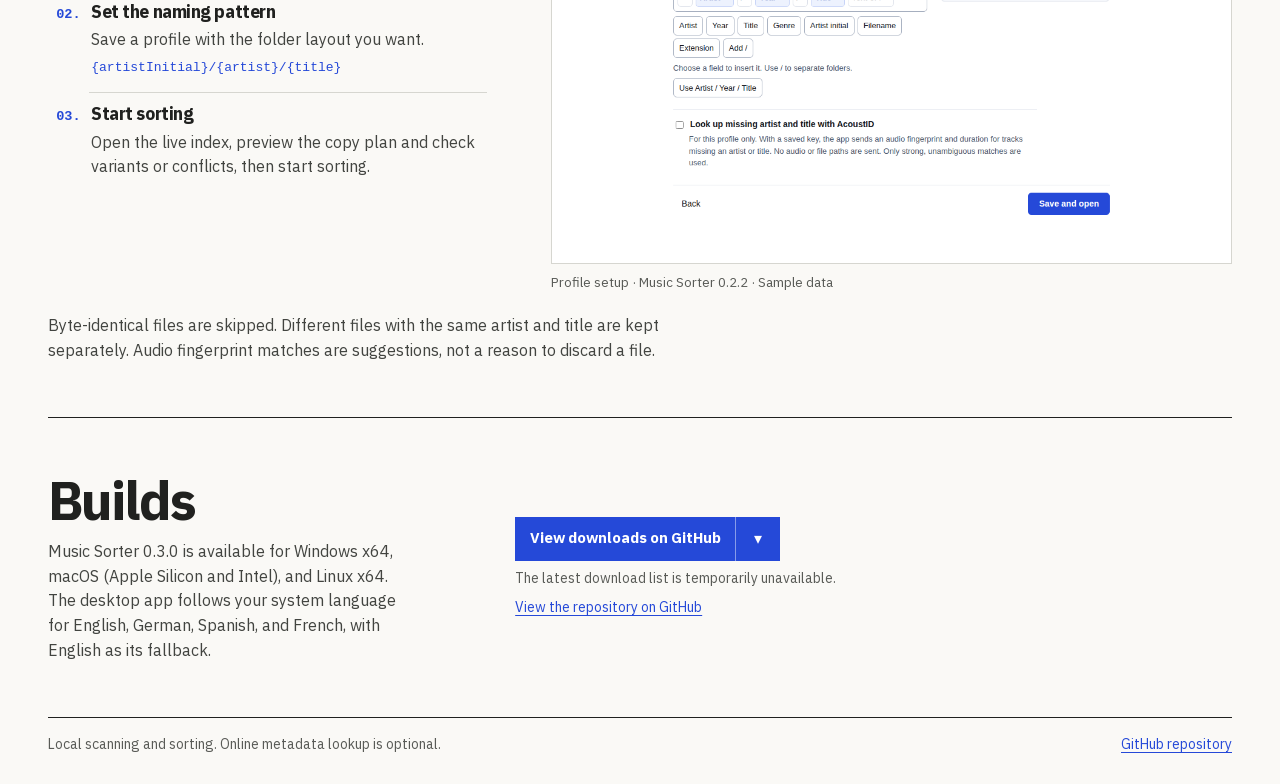
==== commit 154f58da: "Add adaptive direct download controls" ====
--- a/site/index.html
+++ b/site/index.html
@@ -69,9 +69,15 @@
         <h2 id="builds-title">Builds</h2>
         <p>Music Sorter 0.3.0 is available for Windows x64, macOS (Apple Silicon and Intel), and Linux x64. The desktop app follows your system language for English, German, Spanish, and French, with English as its fallback.</p>
       </div>
-      <div>
-        <a href="https://github.com/ralphschuler/music-sorter/releases/tag/tauri-v0.3.0">View Music Sorter 0.3.0 on GitHub</a>
-        <p class="trust-note">The GitHub repository is private. You’ll need access to download a build.</p>
+      <div class="download-action" data-downloads>
+        <div class="split-download" role="group" aria-label="Download Music Sorter">
+          <a class="primary" id="primary-download" href="https://github.com/ralphschuler/music-sorter/releases" aria-describedby="download-status">Finding the latest download…</a>
+          <button class="download-menu-button" id="download-options" type="button" aria-label="Choose a different download" aria-haspopup="true" aria-controls="download-menu" aria-expanded="false">▾</button>
+        </div>
+        <div class="download-menu" id="download-menu" hidden></div>
+        <p class="trust-note" id="download-status" role="status">Checking the latest stable release.</p>
+        <p class="trust-note"><a href="https://github.com/ralphschuler/music-sorter">View the repository on GitHub</a></p>
+        <noscript><p class="trust-note">JavaScript is needed to select a platform. <a href="https://github.com/ralphschuler/music-sorter/releases">Open releases on GitHub</a>.</p></noscript>
       </div>
     </section>
   </main>
@@ -80,5 +86,6 @@
     <p>Local scanning and sorting. Online metadata lookup is optional.</p>
     <a href="https://github.com/ralphschuler/music-sorter">GitHub repository</a>
   </footer>
+  <script type="module" src="./downloads.js"></script>
 </body>
 </html>
--- a/site/styles.css
+++ b/site/styles.css
@@ -69,6 +69,15 @@
 
 .download { display: grid; grid-template-columns: minmax(0, .72fr) minmax(0, 1.28fr); gap: clamp(1rem, 5vw, 5rem); }
 .download h2 + p { color: var(--text); max-width: 37ch; margin-top: .65rem; }
+.download-action { align-self: center; }
+.split-download { display: inline-flex; align-items: stretch; }
+.split-download .primary { margin-top: 0; border-right: 1px solid color-mix(in srgb, #fff 45%, transparent); }
+.download-menu-button { min-width: 2.75rem; border: 0; background: var(--accent); color: #fff; font: inherit; font-weight: 700; cursor: pointer; }
+.download-menu-button:hover, .download-menu-button:focus-visible { text-decoration: underline; outline-offset: 2px; }
+.download-menu { display: grid; width: min(100%, 27rem); margin-top: .35rem; border: 1px solid var(--rule); background: var(--paper); }
+.download-menu[hidden] { display: none; }
+.download-menu a { padding: .65rem .8rem; border-top: 1px solid var(--rule); }
+.download-menu a:first-child { border-top: 0; }
 .trust-note { margin-top: .45rem; color: var(--muted); font-size: .875rem; max-width: 63ch; }
 .footer { display: flex; flex-wrap: wrap; justify-content: space-between; gap: .6rem 1rem; border-top: 1px solid var(--ink); padding-block: 1rem 1.75rem; font-size: .875rem; color: var(--muted); }
 
